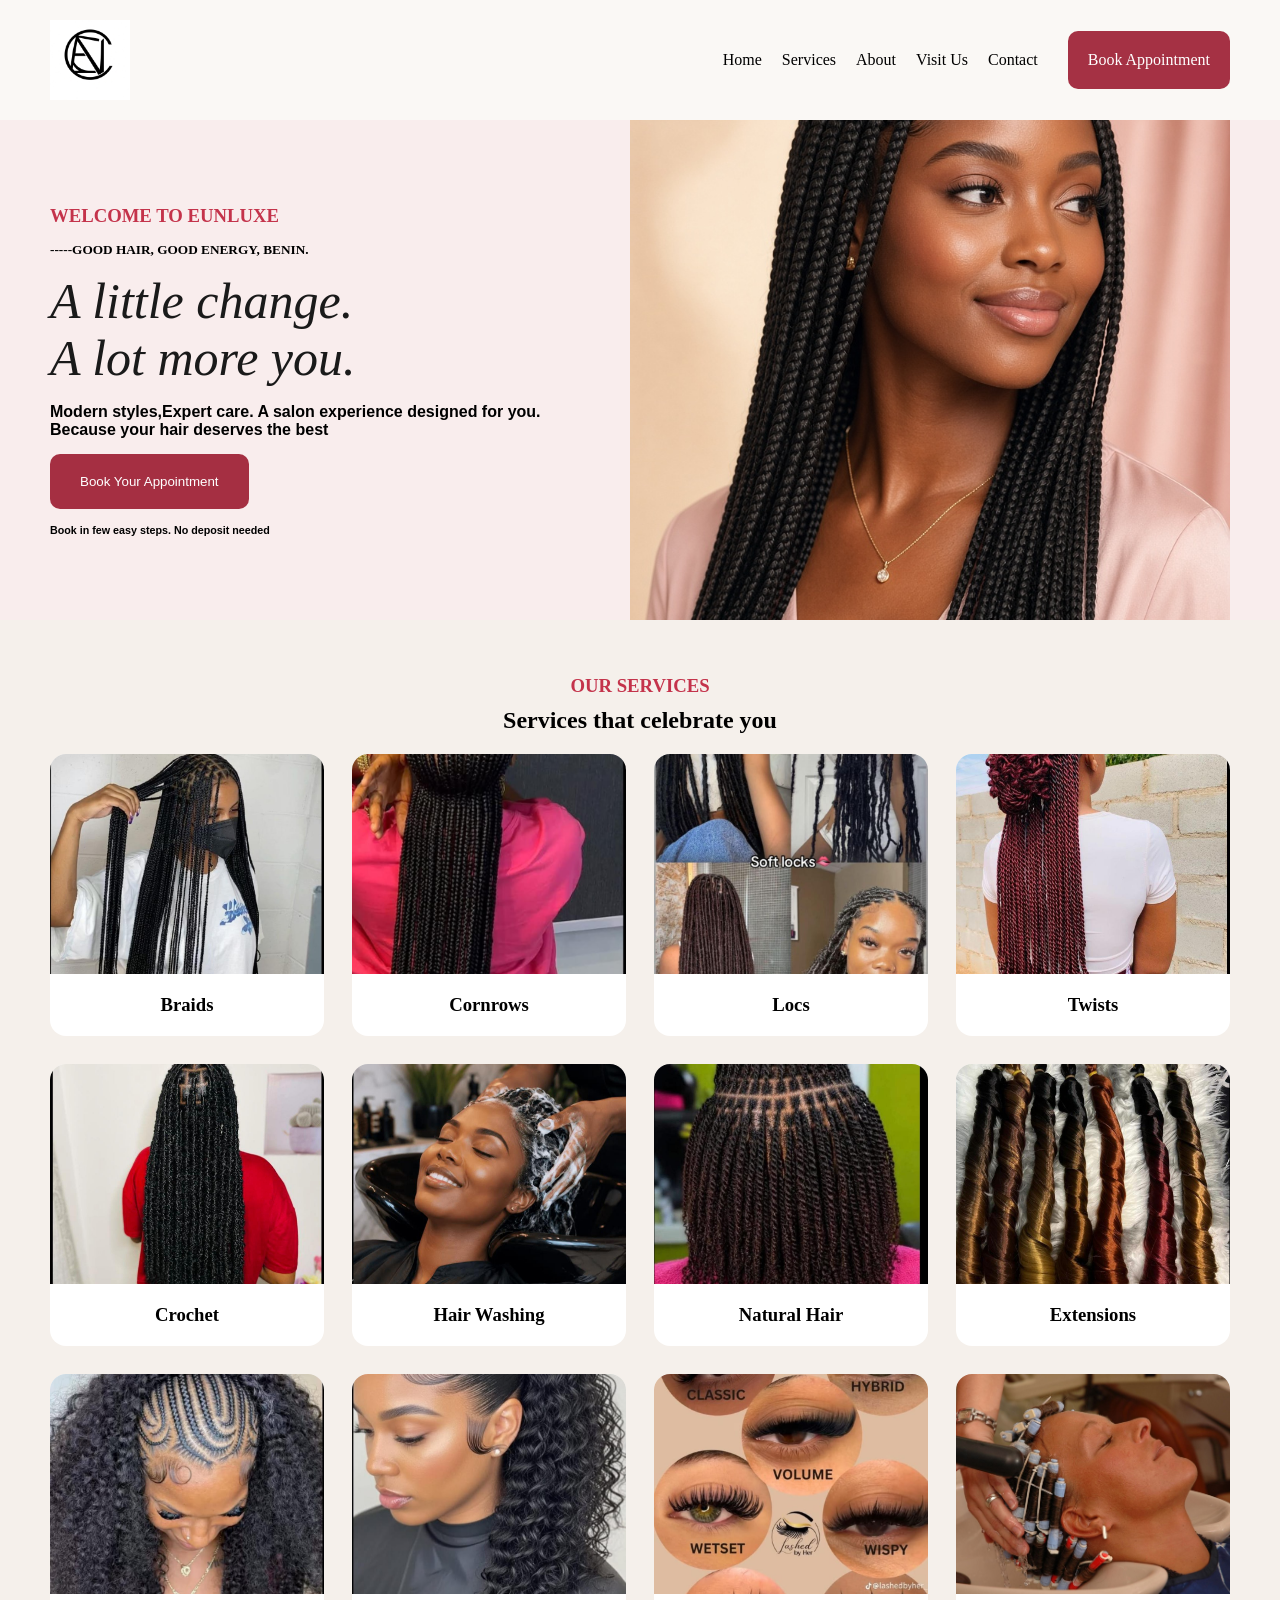
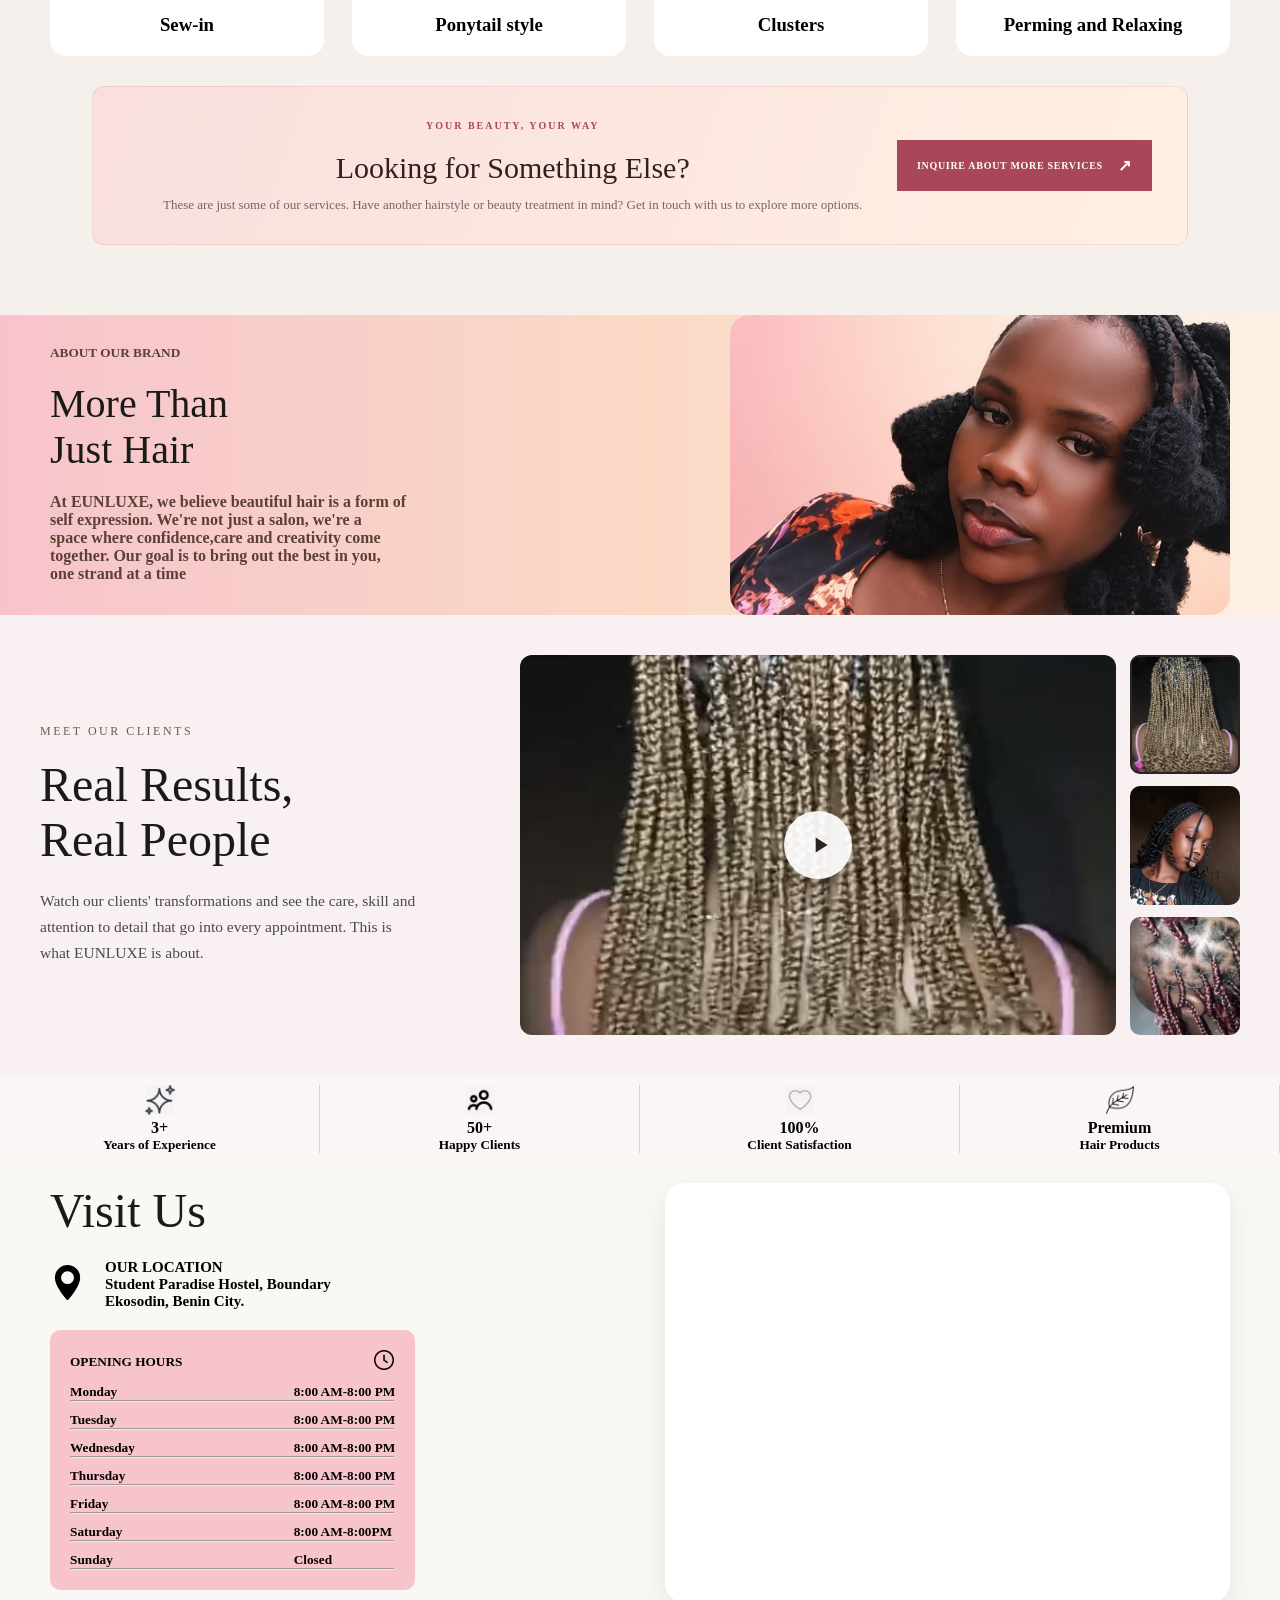
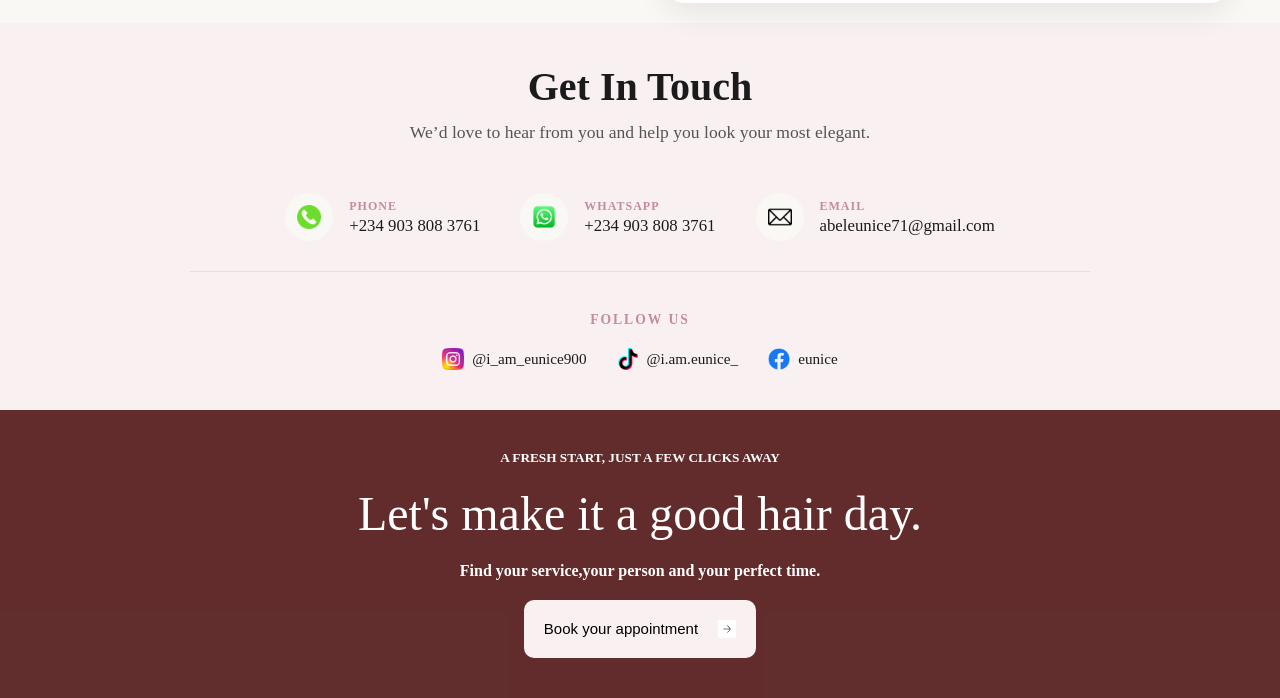
==== index.html @ 39444a93 "first commit" ====
<!DOCTYPE html>
<html lang="en">
<head>
    <meta charset="UTF-8">
    <meta name="viewport" content="width=device-width, initial-scale=1.0">
    <link rel="stylesheet" href="./style.css">
    <title>Eunluxe</title>
</head>
<body>
    <header class="header">
        <img class="header-img" src="./UYz9v.jpg">
        <div class="menu-overlay"></div>
        <nav class="nav">
<li>
    <a href="#home">Home</a>
    <a href="#services">Services</a>
        <a href="#about">About</a>
    <a href="#visitUs">Visit Us</a>
    <a href="#contact">Contact</a>
</li>
<a href="./booking.html" class="button">Book Appointment</a>
        </nav>
        <div class="menu-btn" onclick="toggleMenu()">
        <img class="hamburger" src="./icon-hamburger.svg" alt="" >
<img class="icon-close" src="./icon-close.svg" alt="" >
        </div>
    </header>
        <section id="home">
            <div class="hero">
 <h3>
                WELCOME TO EUNLUXE
            </h3>
            <h5>
            -----GOOD HAIR, GOOD ENERGY, BENIN.
            </h5>
            <h1>
                A little change. <br>
                A lot more you.
            </h1>
            <h4> Modern styles,Expert care. A salon experience designed for you. <br>
                 Because your hair deserves the best</h4>
          <button><a href="./booking.html"> Book Your Appointment</a></button>
            <h6>Book in few easy steps. No deposit needed</h6>
            </div>
            <div class="hero-image">
  <img src="./homepage.jpg" alt="">
            </div>
        </section>
        <section id="services">
            <div class="services-header">
             <h3>OUR SERVICES</h3>
             <h2>Services that celebrate you</h2>                 
            </div>

             <div class="hairstyles">
                   <div class="service-card">
                    <img src="./WhatsApp Image 2026-10-22 at 6.34.36 PM.jpeg" alt="">
                    <div class="service-content">
 <h3>Braids</h3>
                    </div>
                   </div>
                   <div class="service-card">
                      <img src="./WhatsApp Image 2026-10-22 at 6.34.37 PM.jpeg" alt="">
                      <div class="service-content">
 <h3>Cornrows</h3>
                      </div>
                   </div>
 <div class="service-card">
                      <img src="./WhatsApp Image 2026-10-22 at 6.34.38 PM.jpeg" alt="">
                      <div class="service-content">
 <h3>Locs</h3>
                      </div>
                   </div>
                    <div class="service-card">
                      <img src="./twist.jpeg" alt="">
                      <div class="service-content">
 <h3>Twists</h3>
                      </div>
                   </div>
                    <div class="service-card">
                      <img src="./WhatsApp Image 2026-10-22 at 6.34.35 PM.jpeg" alt="">
                      <div class="service-content">
 <h3>Crochet</h3>
                      </div>
                   </div>
                    <div class="service-card">
                      <img src="./WhatsApp Image 2026-10-23 at 2.40.00 AM.jpeg" alt="">
                      <div class="service-content">
 <h3>Hair Washing</h3>
                      </div>
                   </div>
                    <div class="service-card">
                      <img src="./WhatsApp Image 2026-10-23 at 2.39.59 AM.jpeg" alt="">
                      <div class="service-content">
 <h3>Natural Hair</h3>
                      </div>
                   </div>
                    <div class="service-card">
                      <img src="./extensions.jpeg" alt="">
                      <div class="service-content">
 <h3>Extensions</h3>
                      </div>
                   </div>
                    <div class="service-card">
                      <img src="./sewins.jpeg" alt="">
                      <div class="service-content">
 <h3>Sew-in</h3>
                      </div>
                   </div>
                    <div class="service-card">
                      <img src="./ponytail.jpeg" alt="">
                      <div class="service-content">
 <h3>Ponytail style</h3>
                      </div>
                   </div>
         <div class="service-card">
                      <img src="./eyelash.jpeg" alt="">
                      <div class="service-content">
 <h3>Clusters</h3>
                      </div>
                   </div>
                    <div class="service-card">
                      <img src="./perming.jpg" alt="">
                      <div class="service-content">
 <h3>Perming and Relaxing</h3>
                      </div>
                   </div>
             </div>
<section class="more-services-banner">
    <div class="more-services-inner">

        <div class="more-services-copy">
            <span>YOUR BEAUTY, YOUR WAY</span>
            <h2>Looking for Something Else?</h2>
            <p>
                These are just some of our services. Have another
                hairstyle or beauty treatment in mind? Get in touch
                with us to explore more options.
            </p>
        </div>

        <a href="#contact" class="more-services-link">
            INQUIRE ABOUT MORE SERVICES
            <span>↗</span>
        </a>
    </div>
</section>
        </section>
        <section id="about">
            <div class="aboutsection">
<div class="about-eunluxe">
              <h5>
                ABOUT OUR BRAND
              </h5>
              <h1>
                More Than <br>Just Hair
              </h1>
              <h4>
                At EUNLUXE, we believe beautiful hair is a form of <br>self expression. 
                We're not just a salon, we're a <br>space where confidence,care and creativity come <br>together. Our goal is to bring out the best in you, <br>one strand at a time
              </h4>
              </div>
              <div class="about-img">
    <img src="./UieWu.jpg" alt="">
              </div>
            </div> 
<section class="before-after">
    <!-- LEFT TEXT -->
    <div class="text-content">
      <p class="label">Meet our clients</p>
      <h1>Real Results,<br>Real People</h1>
      <p class="description">
        Watch our clients' transformations and see the care, skill and attention to detail that go into every appointment. This is what EUNLUXE is about.
      </p>
    </div>

    <!-- RIGHT MEDIA -->
    <div class="media-content">
      <div class="main-video">
        <video id="mainVideo" 
            poster="./Poster1.jpeg"> <source src="./Video1.mp4" type="video/mp4"></video>
        <div class="play-btn" id="playBtn">
          <svg viewBox="0 0 24 24"><path d="M8 5v14l11-7z"/></svg>
        </div>
      </div>
<div class="thumbnails">
  <!-- First thumbnail (active by default) -->
  <div class="thumb active" 
       data-video="./Video1.mp4" 
       data-poster="Poster1.jpeg">
    <img src="./Poster1.jpeg" alt="hair">
  </div>

  <!-- Second thumbnail -->
  <div class="thumb" 
       data-video="Video2.mp4" 
       data-poster="Poster2.jpeg">
    <img src="/Poster2.jpeg" alt="hair">
  </div>

  <!-- Third thumbnail -->
  <div class="thumb" 
       data-video="Video3.mp4" 
       data-poster="poster3.jpg">
    <img src="./poster3.jpg" alt="hair">
  </div>
</div>
    </div>
  </section>
   <div class="review">
              <div class="review-img">
<img src="./Star.png" alt="">
<h4>3+
</h4>
<h5>Years of Experience</h5>
              </div>
                <div class="review-img">
<img src="./Clients.png" alt="">
<h4>50+
</h4>
<h5>Happy Clients</h5>
              </div>
                <div class="review-img">
<img src="./Love.png" alt="">
<h4>100%
</h4>
<h5>Client Satisfaction</h5>
              </div>
                <div class="review-img">
<img src="./leaf.png" alt="">
<h4>Premium
</h4>
<h5>Hair Products</h5>
              </div>
            </div>
        </section>
        <section id="visitUs">
         <div class="visit">
            <span>
<h1>Visit Us
           </h1>
            </span>
           <div class="location">
            <div>
   <img src="./maps-and-flags.png" alt="">
            </div>
              <h3> OUR LOCATION <br>Student Paradise Hostel, Boundary<br> Ekosodin, Benin City.</h3>
           </div>
           <div class="opening">
            <span class="hours"> <span><h5>OPENING HOURS</h5></span>
            <span> <img src="./clock.png" alt=""></span></span>
            <span class="date">
                <h5>Monday</h5>
                <span>
                    <h5>8:00 AM-8:00 PM</h5>
                </span>
            </span>
            <hr>
             <span class="date">
                <h5>Tuesday</h5>
                <span>
                    <h5>8:00 AM-8:00 PM</h5>
                </span>
            </span>
            <hr>
             <span class="date">
                <h5>Wednesday</h5>
                <span>
                    <h5>8:00 AM-8:00 PM</h5>
                </span>
            </span>
            <hr>
             <span class="date">
                <h5>Thursday</h5>
                <span>
                    <h5>8:00 AM-8:00 PM</h5>
                </span>
            </span>
            <hr>
             <span class="date">
                <h5>Friday</h5>
                <span>
                <h5>8:00 AM-8:00 PM</h5>
                </span>
            </span>
            <hr>
             <span class="date">
                <h5>Saturday</h5>
                <span>
                    <h5>8:00 AM-8:00PM</h5>
                </span>
            </span>
            <hr> 
            <span class="date">
                <h5>Sunday</h5>
                <span>
                    <h5>Closed</h5>
                </span>
            </span>
            <hr>
           </div>
         </div>
         <div class="map">
         <iframe 
  src="https://www.google.com/maps/embed?pb=!1m18!1m12!1m3!1d991.7648735370335!2d5.613808099078119!3d6.407984095032953!2m3!1f0!2f0!3f0!3m2!1i1024!2i768!4f13.1!3m3!1m2!1s0x10472d004e0d3173%3A0xc59ab3961a9f5a84!2sStudent%20Paradise%20Hostel!5e0!3m2!1sen!2sng!4v1792928975887!5m2!1sen!2sng" width="600" height="450" style="border:0;" allowfullscreen="" loading="lazy" referrerpolicy="no-referrer-when-downgrade">
</iframe>
         </div>
        </section>
        <section id="contact">
  <div class="contact-container">
    
    <h2 class="contact-title">Get In Touch</h2>
    <p class="contact-subtitle">We’d love to hear from you and help you look your most elegant.</p>

    <!-- Contact Methods -->
    <div class="contact-methods">
      
      <!-- Phone -->
      <a href="tel:+2349038083761" class="contact-item">
        <div class="contact-icon">
          <!-- Leave space for phone icon image -->
          <img src="./phone-call.png" alt="Phone">
        </div>
        <div class="contact-info">
          <span class="label">PHONE</span>
          <span class="value">+234 903 808 3761</span>
        </div>
      </a>

      <!-- WhatsApp -->
      <a href="https://wa.me/2349038083761" class="contact-item" target="_blank">
        <div class="contact-icon">
          <!-- Leave space for WhatsApp icon image -->
          <img src="./apple.png" alt="WhatsApp">
        </div>
        <div class="contact-info">
          <span class="label">WHATSAPP</span>
          <span class="value">+234 903 808 3761</span>
        </div>
      </a>

      <!-- Email -->
      <a href="mailto:abeleunice71@gmail.com" class="contact-item">
        <div class="contact-icon">
          <!-- Leave space for email icon image -->
          <img src="./email.png" alt="Email">
        </div>
        <div class="contact-info">
          <span class="label">EMAIL</span>
          <span class="value">abeleunice71@gmail.com</span>
        </div>
      </a>

    </div>

    <!-- Social Media -->
    <div class="social-section">
      <p class="follow-text">FOLLOW US</p>
      <div class="social-links">
        <a href="https://www.instagram.com/i_am_eunice900?mdxt=MnptNDgyemN6anZn" class="social-link">
          <img src="./instagram.png" alt="Instagram">
          <span>@i_am_eunice900</span>
        </a>
        <a href="http://tiktok.com/@i.am.eunice_" class="social-link">
          <img src="./tik-tok.png" alt="TikTok">
          <span>@i.am.eunice_</span>
        </a>
        <a href="https://www.facebook.com/profile.php?id=61593934130563" class="social-link">
          <img src="./communication.png" alt="Facebook">
          <span>eunice</span>
        </a>
      </div>
    </div>

  </div>
</section>
<footer>
    <div class="footer">
           <h5>A FRESH START, JUST A FEW CLICKS AWAY</h5>
            <h1>Let's make it a good hair day.</h1>
            <h4>Find your service,your person and your perfect time.</h4>
            <button class="but" ><a href="./booking.html"> Book your appointment </a>
                <img src="./arrow-right.svg" alt="">
            </button>
    </div>
</footer>
  <script src="./script.js"></script>
    </body>
</html
---- style.css ----
*{
    box-sizing: border-box;
    margin: 0;
    padding: 0;
}
html {
    scroll-behavior: smooth;
}
.header{
    display: flex;
    align-items: center;
    justify-content: space-between;
     padding:20px 50px;
     position: relative;
      background-color: #faf8f5;
}
.header-img{
    width: 80px;
}
header nav{
    gap: 30px;
    display: flex;
    align-items: center;
    z-index: 11;
}
header li{
    gap: 20px;
    display: flex;
}
.menu-overlay {
    position: fixed;
    inset: 0;
    background: rgba(30, 20, 20, 0.25);
    backdrop-filter: blur(6px);
    -webkit-backdrop-filter: blur(6px);
    opacity: 0;
    visibility: hidden;
    transition: opacity 0.3s ease, visibility 0.3s ease;
    z-index: 10;
}
.menu-overlay.active {
    opacity: 1;
    visibility: visible;
}

li a{
    list-style-type: none;
    text-decoration: none;
    color: black;
    position: relative;
    transition: color 0.3s ease;
}
li a::after {
    content: "";
    position: absolute;
    left: 50%;
    bottom: 0;
    width: 0;
    height: 2px;
    background-color: #e90d0de2;
    transition: width 0.3s ease;
    transform: translateX(-50%);
}
nav a:hover::after {
    width: 100%;
}
.menu-btn {
    position: relative;
    width: 35px;
    height: 35px;
    border: none;
    background: none;
    cursor: pointer;
    display: none;
    z-index: 12;
    
}
.menu-btn img {
    position: absolute;
    inset: 0;
    width: 100%;
    height: 100%;
    object-fit: contain;
    transition: opacity 0.3s ease, transform 0.3s ease;
}

.icon-close {
    opacity: 0;
    transform: rotate(-90deg) scale(0.7);
    pointer-events: none;
}

.menu-btn.active .hamburger {
    opacity: 0;
    transform: rotate(90deg) scale(0.7);
}

.menu-btn.active .icon-close {
    opacity: 1;
    transform: rotate(0) scale(1);
}
header .button{
    padding: 20px;
    border: none;
    border-radius: 10px;
    color: white;
    text-decoration: none;
    background-color: rgba(144, 0, 24, 0.799);
}
header .button:hover{
   transform: translateY(-10px);
    transition: transform .50s ease-in-out, box-shadow .25s ease;
    background-color:rgba(180, 15, 42, 0.799);
}

#home{
    align-items: center;
    justify-content: space-between;
        display: grid;
    grid-template-columns: 1fr 0fr;
    min-height: 500px;
     padding:0px 50px;
     background-color:rgba(248, 233, 233, 0.811);
}
.hero{
    display: flex;
    flex-direction: column;
    gap: 15px;
}
.hero-image img {
          width: 600px;
    height: 500px;
    object-fit: cover;
    display: block;
}
.hero h1{
    font-size: 50px;
    font-style:oblique;
font-family: "Playfair Display", serif;
}
.hero h3{
    color: rgb(196, 51, 75);
}
.hero h4{
   font-family: "Inter", sans-serif;
}
.hero h6{
   font-family: "Inter", sans-serif;
}
.hero button{
    padding: 20px 30px;
    width: fit-content;
    border: none;
    border-radius: 10px;
    background-color: rgba(144, 0, 24, 0.799);
}
.hero button:hover{
   transform: translateY(-10px);
    transition: transform .50s ease-in-out, box-shadow .25s ease;
    background-color:rgba(180, 15, 42, 0.799);
}
.hero button a{
     color: white;
    text-decoration: none;
}
#services{
    text-align: center;
    margin: 0 auto;
  padding:40px 50px;
  background-color: #F5F0EB;
}
.services-header{
    padding-top: 15px;
}

.services-header h3{
     color: rgb(196, 51, 75);
}
#services h2{
     padding-top: 10px;
}
.service-content{
    padding: 20px;
}
.hairstyles{
    display: grid;
    grid-template-columns: repeat(4, 1fr);
  gap: 28px;
  padding-top:20px ;
}
.hairstyles img{
    width: 100%;
    height: 220px;
    object-fit: cover;
    display: block;
  text-align: left;
}
.service-card{
    background: white;
    border-radius: 16px;
    overflow: hidden;
}
.service-card:hover{
transform: translateY(-6px);
    transition: transform .25s ease, box-shadow .25s ease;
    box-shadow: 0 20px 25px -5px rgb(0 0 0 / .1), 0 8px 10px -6px rgb(0 0 0 / .1);
}

.more-services-banner {
    padding: 30px 3.6%;
}

.more-services-inner {
    display: flex;
    align-items: center;
    padding: 28px 35px;
    background: linear-gradient(110deg, #f9dedd, #fff0e2);
    border: 1px solid rgba(169, 71, 89, 0.12);
    border-radius: 12px;
}
.more-services-copy {
    flex: 1;
}

.more-services-copy > span {
    color: #a94759;
    font-size: 10px;
    font-weight: 600;
    letter-spacing: 2px;
}

.more-services-copy h2 {
    margin: 8px 0;
    color: #30201f;
    font-family: Georgia, "Times New Roman", serif;
    font-size: clamp(22px, 2.4vw, 30px);
    font-weight: 400;
}

.more-services-copy p {
    color: #766662;
    font-size: 13px;
    line-height: 1.8;
}

.more-services-link {
    flex-shrink: 0;
    display: inline-flex;
    align-items: center;
    justify-content: center;
    gap: 15px;
    padding: 16px 20px;
    background: #a94759;
    color: white;
    text-decoration: none;
    font-size: 10px;
    font-weight: 600;
    letter-spacing: 0.7px;
    transition: background 0.25s ease;
}

.more-services-link:hover {
    background: #803342;
}

.more-services-link span {
    font-size: 16px;
}
#about{
  border-radius: 20px;
  
}
.aboutsection{
  background: linear-gradient(to right, #f7c4cc, #fad9c5, #fdf0e3);
    display: grid;
    grid-template-columns: 1fr 0fr;
    padding: 0px 50px;
}
.about-eunluxe{
 color: #5C4033;
  font-weight: 100;
      padding-top: 30px;
    gap: 20px;
    display: flex;
    flex-direction: column;
}

.about-eunluxe h1{
    font-family: "Playfair Display", serif;
    font-size: 40px;
}
.about-img img {
          width: 500px;
    height: 300px;
    object-fit: cover;
    display: block;
    border-radius: 20px;
}
.review{
      background-color:#FBF6F6;
      padding: 10px 0px;
      display: grid;
    grid-template-columns: repeat(4, 1fr);
    text-align: center;

}
.review-img {
    border-right: 1px solid #dfcfc7;
}
.review-img img{
width: 30px;
}

.before-after {
    background-color:#F9F1F1;
      margin: 0 auto;
      padding: 40px 40px;
      display: flex;
      align-items: center;
      gap: 60px;
    }

    /* ===== LEFT TEXT ===== */
    .text-content {
      flex: 0 0 38%;
      max-width: 420px;
    }

    .label {
      font-size: 12px;
      font-weight: 500;
      letter-spacing: 2.5px;
      text-transform: uppercase;
      color: #6b5b4f;
      margin-bottom: 18px;
    }

    h1 {
      font-family: 'Playfair Display', serif;
      font-size: 48px;
      font-weight: 500;
      line-height: 1.15;
      color: #1a1a1a;
    }

    .description {
      font-size: 15.5px;
      font-weight: 300;
      color: #4a4a4a;
      line-height: 1.7;
      margin-top: 20px;
      max-width: 380px;
    }


    /* ===== RIGHT MEDIA ===== */
    .media-content {
      flex: 1;
      display: flex;
      gap: 14px;
      align-items: stretch;
      height: 380px;
    }

    .main-video {
      position: relative;
      flex: 1;
      border-radius: 12px;
      overflow: hidden;
      background: #e8e0d5;
      height: 100%;
    }

    .main-video img {
      width: 100%;
      height: 100%;
      object-fit: cover;
      display: block;
      transition: transform 0.5s ease;
    }

    .main-video:hover img {
      transform: scale(1.03);
    }

    .play-btn {
      position: absolute;
      top: 50%;
      left: 50%;
      transform: translate(-50%, -50%);
      width: 68px;
      height: 68px;
      background: rgba(255, 255, 255, 0.92);
      border-radius: 50%;
      display: flex;
      align-items: center;
      justify-content: center;
      cursor: pointer;
      box-shadow: 0 8px 25px rgba(0,0,0,0.15);
      transition: all 0.25s ease;
      z-index: 2;
    }

    .play-btn:hover {
      background: #fff;
      transform: translate(-50%, -50%) scale(1.08);
    }

    .play-btn svg {
      width: 26px;
      height: 26px;
      fill: #2c2420;
      margin-left: 3px; /* optical centering */
    }

    /* Thumbnails */
    .thumbnails {
      display: flex;
      flex-direction: column;
      gap: 12px;
      width: 110px;
      flex-shrink: 0;
      height: 100%;
    }

    .thumb {
      flex: 1;
      border-radius: 10px;
      overflow: hidden;
      cursor: pointer;
      position: relative;
      background: #e8e0d5;
      transition: all 0.25s ease;
      min-height: 0;
    }

    .thumb img {
      width: 100%;
      height: 100%;
      object-fit: cover;
      display: block;
    }

    .thumb::after {
      content: '';
      position: absolute;
      inset: 0;
      border: 2px solid transparent;
      border-radius: 10px;
      transition: border-color 0.2s;
    }

    .thumb.active::after,
    .thumb:hover::after {
      border-color: #2c2420;
    }
.main-video video {
  width: 100%;
  height: 100%;
  object-fit: cover;
  display: block;
  cursor: pointer;
}

.play-btn {
    z-index: 5;
  transition: opacity 0.3s ease;
}

#visitUs{
    padding: 20px 50px;
  margin: 0 auto;
  display: grid;
  grid-template-columns: 1fr 1fr;
  gap: 50px;
  align-items: start;
  background-color: #FAF8F5;
}
.visit{
    display: flex;
    flex-direction: column;
    gap: 20px;
}
.location{
    display: flex;
    align-items: center;
    gap: 20px;
}
.location img{
    width: 35px;
}
.location h3{
    font-size: 15px;
}
.hours{
    display: flex;
    align-items: center;
    gap: 12rem;
}
.opening{
    background-color: #f7c4cc;
    padding:20px ;
    width: fit-content;
    border-radius: 10px;
}
.opening hr{
    background:#6b5b4f;
}
.opening span img{
    width: 20px;
}
.date{
    display: grid;
    grid-template-columns: 2.2fr 1fr;
    margin-top: 10px;
}
.map {
  width: 100%;
  border-radius: 20px;
  overflow: hidden;
  box-shadow: 0 10px 30px rgba(0, 0, 0, 0.08);
  background: #fff;
}

.map iframe {
  width: 100%;
  height: 420px;
  border: 0;
  display: block;
}

#contact{
  background-color: #F9F1F1;          /* soft blush */
  padding: 40px 20px;
  text-align: center;
}

.contact-container {
  max-width: 900px;
  margin: 0 auto;
}

.contact-title {
  font-size: 2.5rem;
  color: #1B1B1B;
  margin-bottom: 12px;
}

.contact-subtitle {
  font-size: 1.1rem;
  color: #555;
  margin-bottom: 50px;
}

/* Contact Methods */
.contact-methods {
  display: flex;
  justify-content: center;
  gap: 40px;
  flex-wrap: wrap;
  margin-bottom: 30px;
}

.contact-item {
  display: flex;
  align-items: center;
  gap: 16px;
  text-decoration: none;
  color: #1B1B1B;
  transition: transform 0.2s ease;
}

.contact-item:hover {
  transform: translateY(-3px);
}

.contact-icon {
  width: 48px;
  height: 48px;
  background-color: #FAF8F5;
  border-radius: 50%;
  display: flex;
  align-items: center;
  justify-content: center;
  flex-shrink: 0;
}

.contact-icon img {
  width: 24px;
  height: 24px;
  object-fit: contain;
}

.contact-info {
  display: flex;
  flex-direction: column;
  align-items: flex-start;
  text-align: left;
}

.contact-info .label {
  font-size: 0.75rem;
  letter-spacing: 1px;
  color: #C48B9F;
  font-weight: 600;
  margin-bottom: 2px;
}

.contact-info .value {
  font-size: 1.05rem;
  font-weight: 500;
  color: #1B1B1B;
}

/* Social Media */
.social-section {
  border-top: 1px solid #E8DCDD;
  padding-top: 40px;
}

.follow-text {
  font-size: 0.85rem;
  letter-spacing: 2px;
  color: #C48B9F;
  margin-bottom: 20px;
  font-weight: 600;
}

.social-links {
  display: flex;
  justify-content: center;
  gap: 30px;
  flex-wrap: wrap;
}

.social-link {
  display: flex;
  align-items: center;
  gap: 8px;
  text-decoration: none;
  color: #1B1B1B;
  font-size: 0.95rem;
  transition: color 0.2s ease;
}

.social-link:hover {
  color: #C48B9F;
}

.social-link img {
  width: 22px;
  height: 22px;
  object-fit: contain;
}
.footer{
    justify-content: center;
    align-items: center;
    display: flex;
    flex-direction: column;
    gap: 20px;
    padding: 40px 20px;
    text-align: center;
    background-color:rgba(67, 3, 3, 0.836);
    color: white;
}
footer h1{
    color: white;
}
.but {
    display: inline-flex;
    align-items: center;
    gap: 20px;
    padding: 20px 20px;
       background-color: #F9F1F1; 
    border: none;
    border-radius: 10px;
    font-size: 15px;
    cursor: pointer;
}
.but a{
    text-decoration: none;
    color: black;
}
.but img {
    width: 18px;
    height: 18px;
    object-fit: contain;
    background-color: white;
}
.footer button:hover{
   transform: translateY(-10px);
    transition: transform .50s ease-in-out, box-shadow .25s ease;
}

@media (max-width:768px){
    li{
        flex-direction: column;
    }
       .menu-overlay {
        display: block;
    }
     .nav{
        flex-direction: column;
        align-items:flex-start;
        position: absolute;
          box-shadow: 0 15px 40px rgba(0, 0, 0, 0.18);
    border-radius: 0 0 16px 16px;
    top: 100%;
    left: 0;
    width: 100%;
    background: #faf8f5;
        padding: 55px 7% 25px;
        display: flex;
        opacity: 0;
        visibility: hidden;
        transform: translateY(-30px);
        pointer-events: none;
        transition: opacity 0.5s ease,
                    transform 0.5s ease,
                    visibility 0.5s ease;

    }
    .hamburger {
        width: 30px;
        cursor: pointer;    
    }
    .header{
        padding: 0px 15px;
    }
    .hero{
        align-items: center;
        padding: 30px 0px;
        text-align: center;
    }
    .hero-image img {
        width: fit-content;
    }
    .hero h1{
        font-size: 30px;
    }
    .hero h4{
        font-size: 13px;
            font-style: oblique;
    }
    #home{
        display: flex;
        flex-direction: column;
    }
     .aboutsection{
    display: flex;
    flex-direction: column;
    padding: 0px 20px;
}
.about-eunluxe{
    align-items: center;
    text-align: center;
}
.about-img img{
    margin-top: 20px;
    width: 100%;
}
        .nav.active {
        display: flex;
        opacity: 1;
        visibility: visible;
        transform: translateY(0);
        pointer-events: auto;
    }
    .menu-btn {
        display: block;
    }
    #services{
        padding: 0px 20px;
    }
    .hairstyles{
         grid-template-columns: 1fr;
    }
    .hairstyles img{
        height: 200px;
    }
 #visitUs{
               display: flex;
            flex-direction: column;
            align-items: center;
                    }
                    .visit{
                        align-items: center;
                    }
#contact {
    padding: 60px 16px;
  }

  .contact-title {
    font-size: 2rem;
  }

  .contact-methods {
    flex-direction: column;
    align-items: center;
    gap: 25px;
  }

  .contact-item {
    width: 100%;
    max-width: 300px;
  }

  .social-links {
    gap: 20px;
  }

}
@media (max-width: 980px) {
       .before-after {
        flex-direction: column;
        padding: 40px 24px;
        gap: 40px;
      }

      .text-content {
        flex: none;
        max-width: 100%;
        text-align: center;
      }

      .description {
        margin-left: auto;
        margin-right: auto;
        margin-bottom: 0px;
      }

      h1 {
        font-size: 40px;
      }

      .media-content {
        width: 100%;
        height: 360px;
        flex: auto;
      }

      .thumbnails {
        width: 90px;
      }
    }
    

    @media (max-width: 600px) {
      .media-content {
        flex-direction: column;
      }
.main-video {
    width: 100%;
    height: 260px;          /* fixed height for main video on mobile */
  }
      .thumbnails {
        flex-direction: row;
        width: 100%;
        height: 90px;
        gap: 10px;
      }

      .thumb {
        flex: 1;
        height: 100%;
      }

      h1 {
        font-size: 34px;
      }

  .map iframe {
    height: 280px;
  }
    }
    
      @media (max-width: 1024px) {
.more-services-inner{
        display: block;
      } 
      .more-services-link{
        margin-top: 15px;
      }
    }
      @media (max-width: 425px) {
.review-img{
        border-bottom: 1px solid #dfcfc7;
        margin-top: 20px;
        border-right: none;
}
.review{
    display: block;
    gap: 2rem;
}
#visitUs{
    padding: 10px 20px;
}
.date{
    grid-template-columns: 1fr 1fr;
}
.hours{
    gap: 5rem;
}
  .hero-image img {
       width: 300px;
        height: 300px;
    }
    .about-img img{
        height: 250px;
        margin-bottom: 20px;
    }
    br{
        display: none;
    }
      }
       @media (min-width: 768px) and (max-width: 1024px ){
        .hairstyles{
            grid-template-columns: repeat(3, 1fr);
        }
        .hero-image img{
            width: fit-content;
        }
          .map{
            margin-top: 45px;
          }
  .date{
    grid-template-columns: 1.5fr 1fr;
  }
  .hours{
    gap: 8rem;
  }
  .aboutsection{
    display: flex;
    flex-direction: column;
}
.about-eunluxe{
    align-items: center;
    text-align: center;
}
.about-img img{
    margin-top: 20px;
    width: 100%;
}
       }
       @media (min-width: 425px) and (max-width: 768px ){
        .hairstyles{
            grid-template-columns: repeat(2, 1fr);
        }
        .hero-image img{
            width: 400px;
            height: 350px;
        }
       }
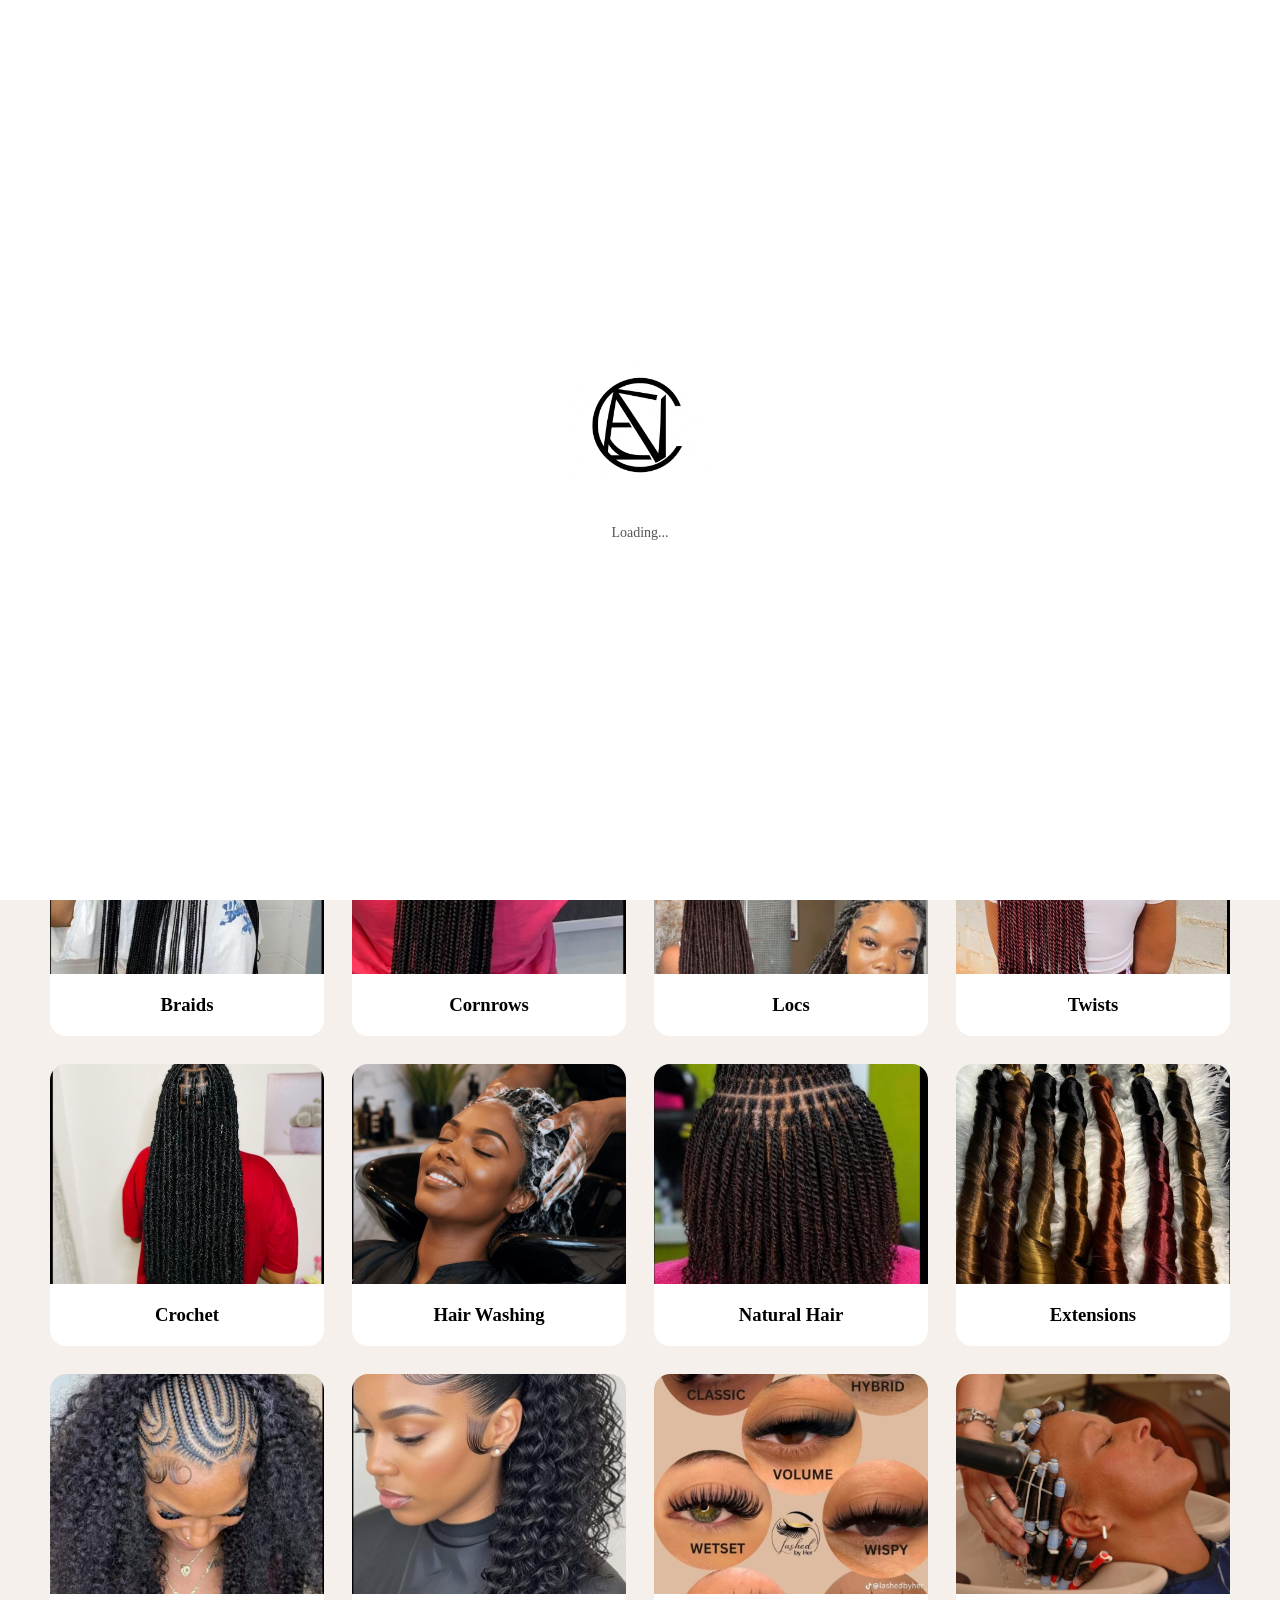
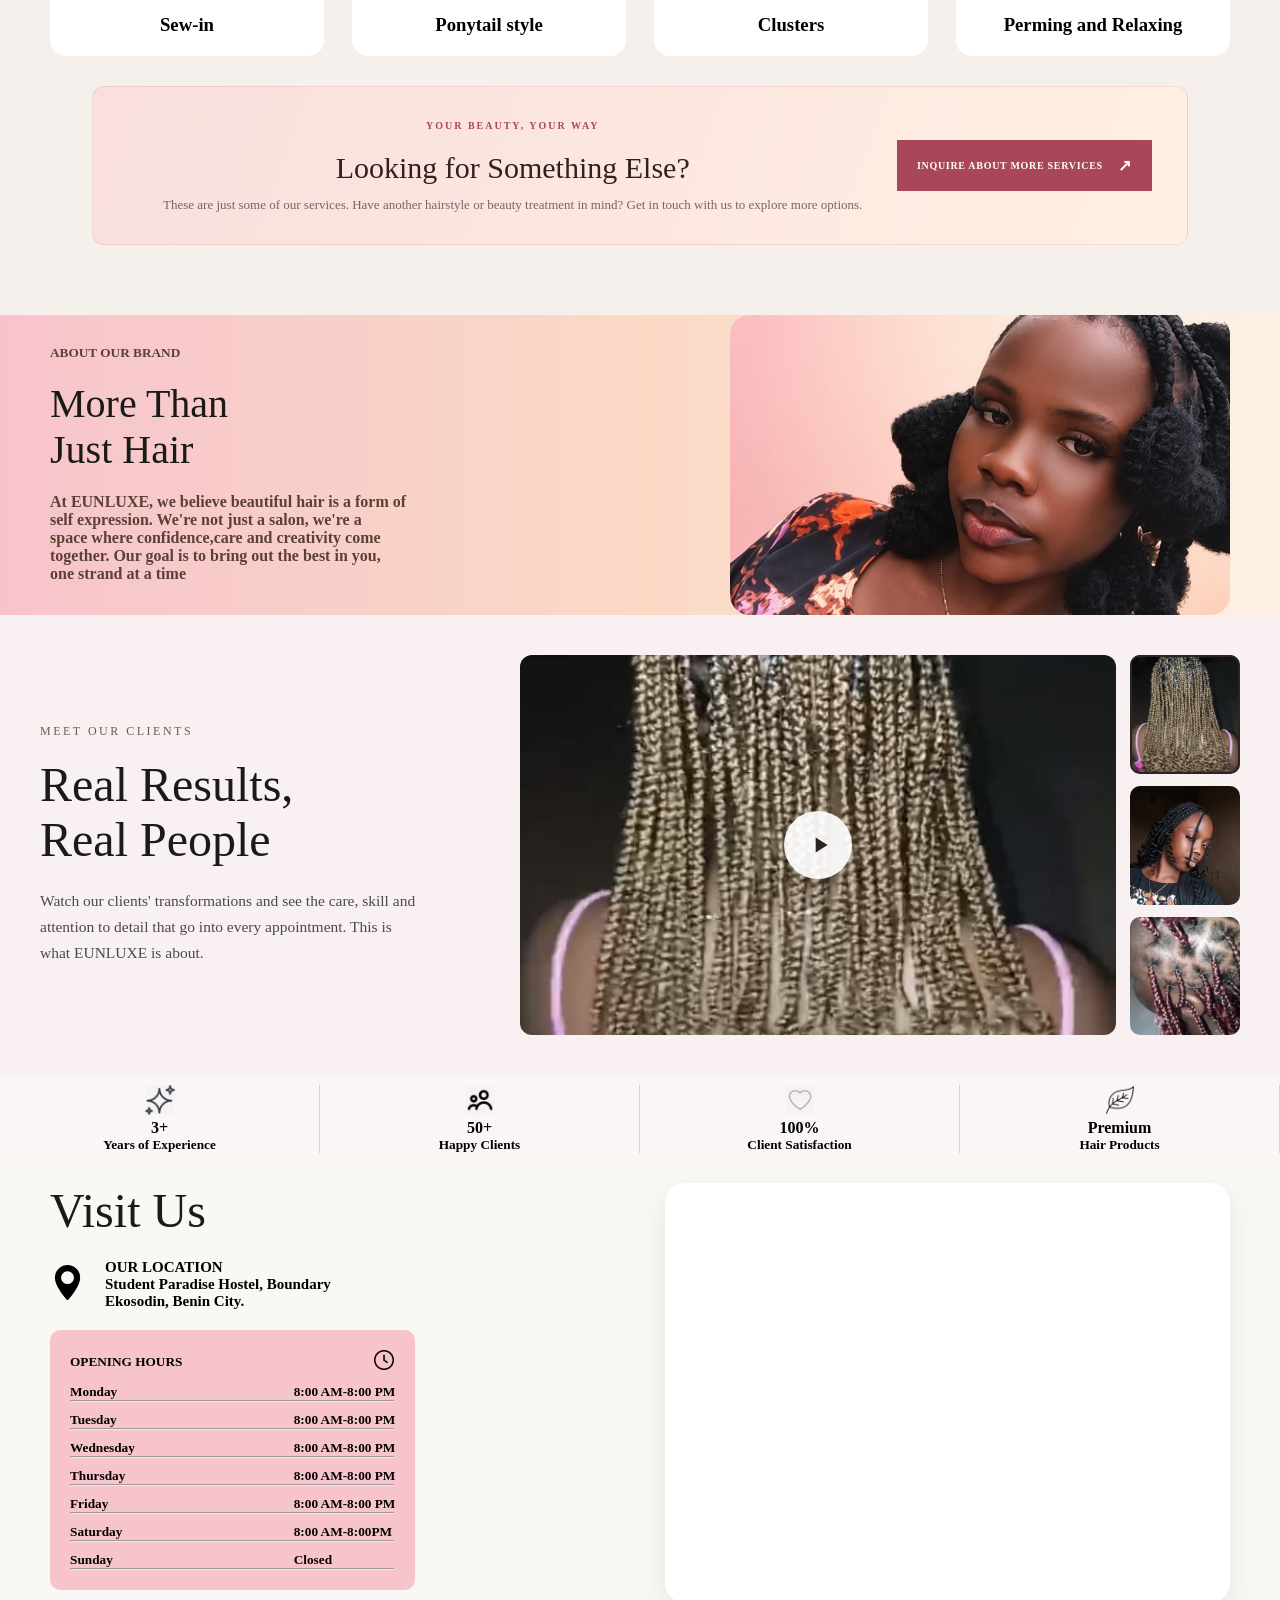
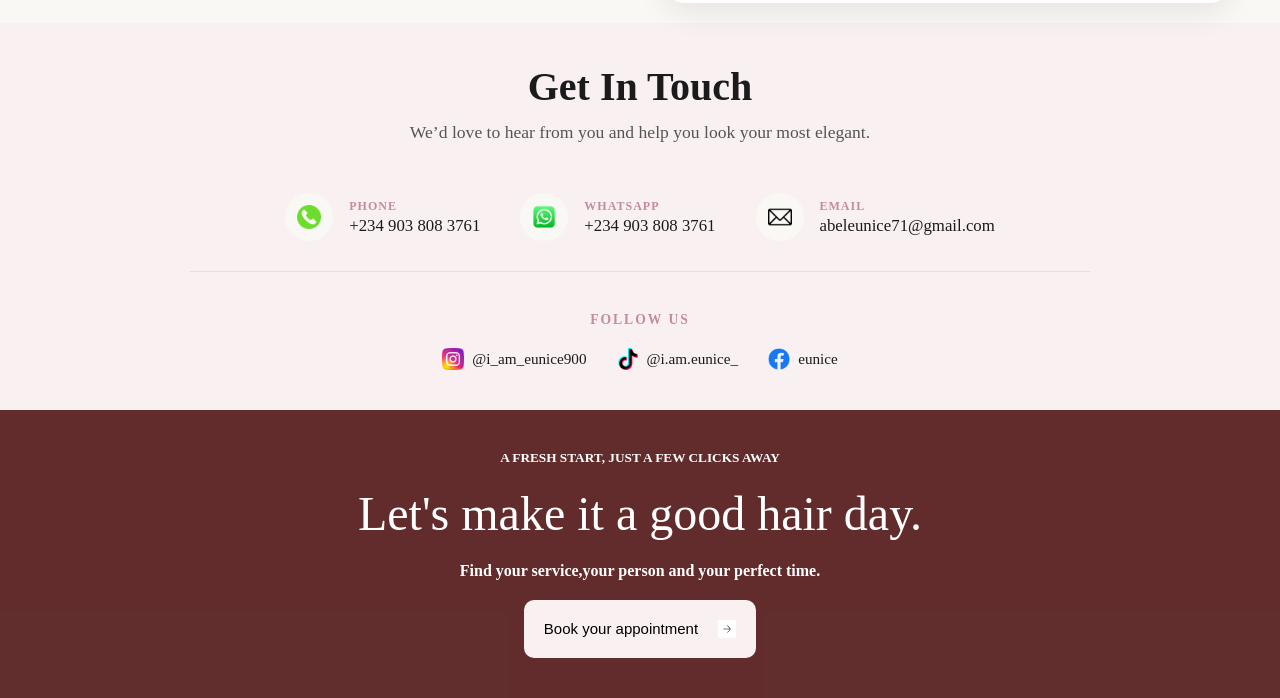
==== commit 96934352: "third commit" ====
--- a/index.html
+++ b/index.html
@@ -7,6 +7,11 @@
     <title>Eunluxe</title>
 </head>
 <body>
+    <div class="preloader" id="preloader">
+    <img src="./UYz9v.jpg" alt="Loading..." class="preloader-img">
+    <p>Loading...</p>
+</div>
+
     <header class="header">
         <img class="header-img" src="./UYz9v.jpg">
         <div class="menu-overlay"></div>
@@ -194,8 +199,8 @@
   <!-- Second thumbnail -->
   <div class="thumb" 
        data-video="Video2.mp4" 
-       data-poster="Poster2.jpeg">
-    <img src="/Poster2.jpeg" alt="hair">
+       data-poster="./Poster2.jpeg">
+    <img src="./Poster2.jpeg" alt="hair">
   </div>
 
   <!-- Third thumbnail -->
--- a/style.css
+++ b/style.css
@@ -692,6 +692,47 @@
     transition: transform .50s ease-in-out, box-shadow .25s ease;
 }
 
+ .preloader {
+    position: fixed;
+    inset: 0;
+    background: #fff;
+    display: flex;
+    flex-direction: column;
+    justify-content: center;
+    align-items: center;
+    z-index: 99999;
+    transition: opacity 0.5s ease,
+                visibility 0.5s ease;
+}
+
+.preloader-img {
+    width: 150px;
+    height: 150px;
+    object-fit: contain;
+    animation: pulse 1.5s ease-in-out infinite;
+}
+
+.preloader p {
+    font-size: 14px;
+    color: #555;
+    margin-top: 15px;
+}
+
+.preloader.hide {
+    opacity: 0;
+    visibility: hidden;
+    pointer-events: none;
+}
+
+@keyframes pulse {
+    0%, 100% {
+        transform: scale(1);
+    }
+
+    50% {
+        transform: scale(1.08);
+    }
+}
 @media (max-width:768px){
     li{
         flex-direction: column;
